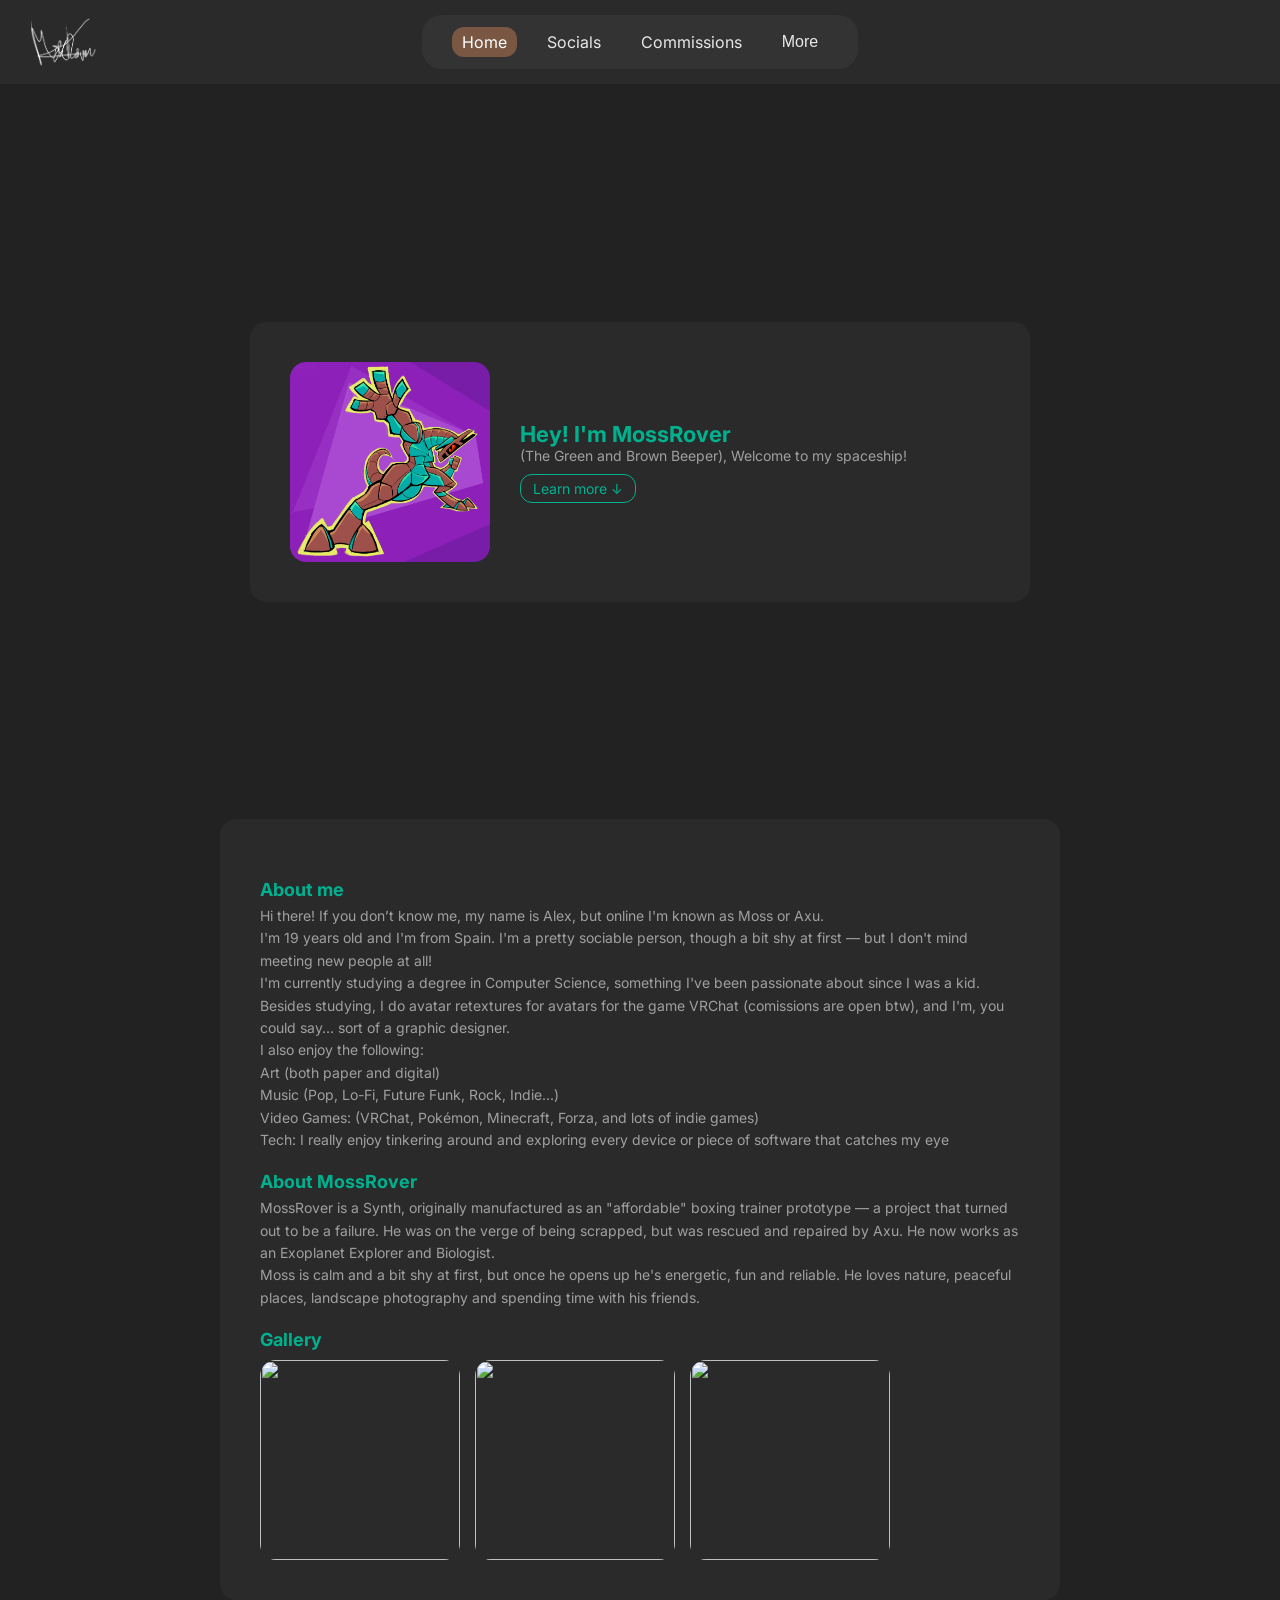
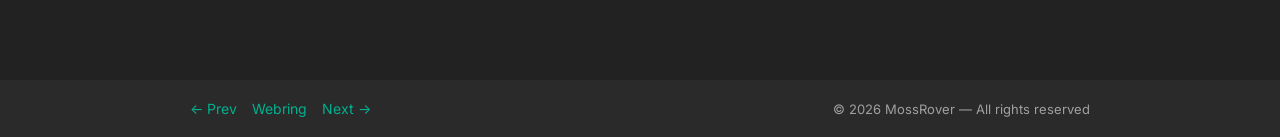
==== index.html @ 7683f743 "1st commit new moss website" ====
<head>
    <meta charset="UTF-8">
    <meta name="viewport" content="width=device-width, initial-scale=1.0">
    <meta name="color-scheme" content="dark">
    <style>html, body { background-color: #222222; visibility: hidden; }</style>
    <title>moss's spaceship</title>
    <link href="https://fonts.googleapis.com/css2?family=Inter:wght@400;500;600;700&display=swap" rel="stylesheet">
    <link rel="stylesheet" href="https://cdnjs.cloudflare.com/ajax/libs/font-awesome/6.6.0/css/all.min.css">
    <link rel="stylesheet" href="styles.css">
</head>

<body>

<header>
    <a href="index.html" class="logo">
        <img src="assets/others/mossrover_sign_logo.png" alt="Logo">
    </a>

    <nav class="navbar">
        <a href="index.html" class="active">Home</a>
        <a href="socials.html">Socials</a>
        <a href="commissions.html">Commissions</a>

        <div class="dropdown">
        <button class="dropdown-btn" onclick="toggleMenu()">More</button>
        <div class="dropdown-menu">
            <a href="tech.html">My Tech</a>
            <a href="#">WIP 🚧</a>
        </div>
    </div>
    </nav>
</header>

<main>
    <div class="hero">
        <div class="card">
            <img src="assets/others/moss_headshot.png" alt="MossRover">
            <div class="card-text">
                <h1>Hey! I'm MossRover</h1>
                <p>(The Green and Brown Beeper), Welcome to my spaceship!</p>
                <a href="#about" class="scroll-btn">Learn more ↓</a>
            </div>
        </div>
    </div>

    <div class="card card-large" id="about">
        <div class="card-text">
            <h2>About me</h2>
            <p>Hi there! If you don’t know me, my name is Alex, but online I'm known as Moss or Axu.</p>
            <p>I'm 19 years old and I'm from Spain. I'm a pretty sociable person, though a bit shy at first — but I don't mind meeting new people at all!</p>
            <p>I'm currently studying a degree in Computer Science, something I've been passionate about since I was a kid.</p>
            <p>Besides studying, I do avatar retextures for avatars for the game VRChat (comissions are open btw), and I'm, you could say... sort of a graphic designer.</p>
            <p>I also enjoy the following:</p>
            <p>Art (both paper and digital)</p>
            <p>Music (Pop, Lo-Fi, Future Funk, Rock, Indie...)</p>
            <p>Video Games: (VRChat, Pokémon, Minecraft, Forza, and lots of indie games)</p>
            <p>Tech: I really enjoy tinkering around and exploring every device or piece of software that catches my eye</p>

            <h2>About MossRover</h2>
            <p>MossRover is a Synth, originally manufactured as an "affordable" boxing trainer prototype — a project that turned out to be a failure. He was on the verge of being scrapped, but was rescued and repaired by Axu. He now works as an Exoplanet Explorer and Biologist.</p>
            <p>Moss is calm and a bit shy at first, but once he opens up he's energetic, fun and reliable. He loves nature, peaceful places, landscape photography and spending time with his friends.</p>

            <h2>Gallery</h2>
            <div class="gallery">
                <a onclick="openLightbox(0)" class="gallery-item">
                    <img src="placeholder.png" class="gallery-img">
                </a>
                <a onclick="openLightbox(1)" class="gallery-item">
                    <img src="placeholder.png" class="gallery-img">
                </a>
                <a onclick="openLightbox(2)" class="gallery-item">
                    <img src="placeholder.png" class="gallery-img">
                </a>
            </div>
        </div>
    </div>
</main>

<div class="lightbox" id="lightbox" onclick="handleLightboxClick(event)">
    <a class="lightbox-close" onclick="closeLightbox()"></a>
    <button class="lightbox-prev" onclick="prevImage()">&#8592;</button>
    <div class="lightbox-content">
        <img id="lightbox-img" src="" alt="">
        <p id="lightbox-desc"></p>
    </div>
    <button class="lightbox-next" onclick="nextImage()">&#8594;</button>
</div>

<footer>
    <div class="footer-content">
        <div class="footer-webring">
            <a href="https://protogen.chat/webring/m055-r0-v3r.com/previous">← Prev</a>
            <a href="https://protogen.chat/webring">Webring</a>
            <a href="https://protogen.chat/webring/m055-r0-v3r.com/next">Next →</a>
        </div>
        <p class="footer-copy">© 2026 MossRover — All rights reserved</p>
    </div>
</footer>

<script>
    document.addEventListener('DOMContentLoaded', function() {
        document.fonts.ready.then(function() {
            document.body.style.visibility = 'visible';
        });
    });

    function toggleMenu() {
        const menu = document.querySelector('.dropdown-menu');
        menu.classList.toggle('active');
    }

    const images = [
        { src: "placeholder.png", desc: "Descripción 1" },
        { src: "placeholder.png", desc: "Descripción 2" },
        { src: "placeholder.png", desc: "Descripción 3" }
    ];

    let currentIndex = 0;

    function openLightbox(index) {
        currentIndex = index;
        document.getElementById('lightbox-img').src = images[currentIndex].src;
        document.getElementById('lightbox-desc').textContent = images[currentIndex].desc;
        document.getElementById('lightbox').classList.add('active');
    }

    function closeLightbox() {
        document.getElementById('lightbox').classList.remove('active');
    }

    function handleLightboxClick(event) {
        if (event.target === document.getElementById('lightbox')) {
            closeLightbox();
        }
    }

    function nextImage() {
        currentIndex = (currentIndex + 1) % images.length;
        document.getElementById('lightbox-img').src = images[currentIndex].src;
        document.getElementById('lightbox-desc').textContent = images[currentIndex].desc;
    }

    function prevImage() {
        currentIndex = (currentIndex - 1 + images.length) % images.length;
        document.getElementById('lightbox-img').src = images[currentIndex].src;
        document.getElementById('lightbox-desc').textContent = images[currentIndex].desc;
    }

    document.addEventListener('keydown', function(event) {
        if (event.key === 'Escape') {
            closeLightbox();
        }
        if (event.key === 'ArrowRight') {
            nextImage();
        }
        if (event.key === 'ArrowLeft') {
            prevImage();
        }
    });

    function openLightbox(index) {
        currentIndex = index;
        document.getElementById('lightbox-img').src = images[currentIndex].src;
        document.getElementById('lightbox-desc').textContent = images[currentIndex].desc;
        document.getElementById('lightbox').classList.add('active');
        document.body.style.overflow = 'hidden';
        window.scrollTo(0, 0);
    }

    function closeLightbox() {
        document.getElementById('lightbox').classList.remove('active');
        document.body.style.overflow = '';
    }
</script>

</body>
</html>
---- styles.css ----
* {
    margin: 0;
    padding: 0;
    box-sizing: border-box;
}

html {
    scroll-behavior: smooth;
    background-color: #222222;
}

html, body {
    overflow-x: hidden;
}

body {
    background-color: #222222;
    font-family: 'Inter', sans-serif;
}

header {
    background-color: #2a2a2a;
    display: grid;
    grid-template-columns: 1fr auto 1fr;
    align-items: center;
    padding: 15px 30px;
    width: 100%;
    animation: slideDown 0.6s ease forwards;
}

.navbar {
    background-color: #333333;
    border-radius: 20px;
    padding: 12px 30px;
    display: flex;
    gap: 20px;
    align-items: center;
    margin: 0 auto;
}

.navbar a {
    text-decoration: none;
    color: #e8e8e8;
    font-size: 16px;
    padding: 5px 10px;
    border-radius: 12px;
    transition: background-color 0.2s ease;
}

.navbar a:hover, .navbar a.active {
    background-color: #795743;
    color: #ffffff;
}

.dropdown {
    position: relative;
}

.dropdown-btn {
    background: none;
    border: none;
    font-size: 16px;
    color: #e8e8e8;
    cursor: pointer;
    padding: 5px 10px;
    border-radius: 12px;
    transition: background-color 0.2s ease;
}

.dropdown-btn:hover, .dropdown-btn.active {
    background-color: #795743;
    color: #ffffff;
}

.dropdown-menu {
    display: none;
    position: absolute;
    top: 100%;
    left: 0;
    background-color: #2a2a2a;
    border-radius: 8px;
    padding: 8px;
    flex-direction: column;
    gap: 5px;
    min-width: 120px;
    white-space: nowrap;
}

.dropdown-menu.active {
    display: flex;
}

.dropdown-menu a {
    text-decoration: none;
    color: #e8e8e8;
    font-size: 14px;
    padding: 4px 8px;
    border-radius: 6px;
}

.dropdown-menu a:hover {
    background-color: #795743;
    color: #ffffff;
}

main {
    padding: 40px;
    display: flex;
    flex-direction: column;
    align-items: center;
    gap: 20px;
    animation: slideFromTop 0.4s ease forwards;
}

.hero {
    min-height: 75vh;
    display: flex;
    align-items: center;
    justify-content: center;
    width: 100%;
}

.card {
    background-color: #2a2a2a;
    border-radius: 16px;
    padding: 40px;
    display: flex;
    flex-direction: row;
    align-items: center;
    gap: 30px;
    width: 65%;
    will-change: filter;
}

.card img {
    width: 200px;
    height: 200px;
    border-radius: 16px;
    flex-shrink: 0;
}

.card-text h1 {
    font-size: 22px;
    color: #00b18f;
}

.card-text p {
    font-size: 14px;
    color: #a0a0a0;
}

.card-large {
    width: 70%;
    flex-direction: column;
    align-items: flex-start;
    gap: 10px;
}

.card-large h2 {
    font-size: 18px;
    color: #00b18f;
    margin-bottom: 5px;
    margin-top: 20px;
}

.card-large p {
    font-size: 14px;
    color: #a0a0a0;
    line-height: 1.6;
}

.scroll-btn {
    display: inline-block;
    margin-top: 10px;
    text-decoration: none;
    color: #00b18f;
    font-size: 14px;
    border: 1px solid #00b18f;
    padding: 5px 12px;
    border-radius: 12px;
}

.scroll-btn:hover {
    background-color: #00b18f;
    color: #ffffff;
}

.socials-container {
    padding: 40px;
    width: 65%;
}

.socials-container h1 {
    font-size: 28px;
    color: #e8e8e8;
    margin-bottom: 20px;
}

.socials-grid {
    display: grid;
    grid-template-columns: repeat(3, 1fr);
    gap: 15px;
}

.social-card {
    background-color: #2a2a2a;
    border-radius: 12px;
    padding: 20px;
    text-align: center;
    text-decoration: none;
    color: #e8e8e8;
    font-size: 16px;
    font-weight: bold;
    display: flex;
    flex-direction: column;
    align-items: center;
    gap: 8px;
    transition: background-color 0.2s ease;
    will-change: filter;
}

.social-card i {
    font-size: 28px;
}

.social-card:hover {
    background-color: #795743;
    color: #ffffff;
}

.cool-sites {
    margin-top: 40px;
}

.cool-sites h2 {
    font-size: 24px;
    color: #e8e8e8;
    margin-bottom: 10px;
}

.cool-sites p {
    font-size: 14px;
    color: #a0a0a0;
    margin-bottom: 20px;
}

.cool-sites-grid {
    display: flex;
    flex-wrap: wrap;
    gap: 10px;
}

.cool-site-banner {
    background-color: #2a2a2a;
    border-radius: 8px;
    width: 120px;
    height: 40px;
    display: flex;
    align-items: center;
    justify-content: center;
    text-decoration: none;
    color: #e8e8e8;
    font-size: 12px;
    transition: background-color 0.2s ease;
    will-change: filter;
}

.cool-site-banner:hover {
    background-color: #795743;
}

.cool-site-banner img {
    width: 100%;
    height: 100%;
    object-fit: cover;
    border-radius: 8px;
}

.logo img {
    height: 50px;
    width: auto;
}

.commissions-container {
    padding: 40px;
    width: 65%;
}

.commissions-container h1 {
    font-size: 28px;
    color: #e8e8e8;
    margin-bottom: 10px;
}

.commissions-container > p {
    font-size: 14px;
    color: #a0a0a0;
    margin-bottom: 30px;
}

.pricing-cards {
    display: grid;
    grid-template-columns: repeat(3, 1fr);
    gap: 15px;
    margin-bottom: 30px;
}

.pricing-card {
    background-color: #2a2a2a;
    border-radius: 12px;
    padding: 20px;
    display: flex;
    flex-direction: column;
    gap: 8px;
    will-change: filter;
}

.pricing-card h2 {
    font-size: 18px;
    color: #00b18f;
}

.pricing-card .price {
    font-size: 20px;
    font-weight: bold;
    color: #e8e8e8;
}

.pricing-card p {
    font-size: 14px;
    color: #a0a0a0;
    line-height: 1.5;
}

.commission-btn {
    display: inline-block;
    margin-bottom: 40px;
    text-decoration: none;
    color: #00b18f;
    font-size: 14px;
    border: 1px solid #00b18f;
    padding: 8px 16px;
    border-radius: 12px;
    transition: background-color 0.2s ease;
}

.commission-btn:hover {
    background-color: #00b18f;
    color: #ffffff;
}

.examples-title {
    font-size: 24px;
    color: #e8e8e8;
    margin-bottom: 20px;
}

.examples-grid {
    display: grid;
    grid-template-columns: repeat(3, 1fr);
    gap: 15px;
}

.example-card {
    display: flex;
    flex-direction: column;
    gap: 10px;
}

.example-placeholder {
    width: 100%;
    height: 200px;
    background-color: #333333;
    border-radius: 12px;
}

.example-card p {
    font-size: 13px;
    color: #a0a0a0;
    text-align: center;
}

.tech-container {
    padding: 40px;
    width: 65%;
}

.tech-container h1 {
    font-size: 28px;
    color: #e8e8e8;
    margin-bottom: 30px;
}

.tech-section {
    margin-bottom: 30px;
}

.tech-section h2 {
    font-size: 20px;
    color: #e8e8e8;
    margin-bottom: 15px;
}

.tech-card {
    background-color: #2a2a2a;
    border-radius: 16px;
    padding: 20px;
    display: flex;
    flex-direction: column;
    gap: 10px;
    will-change: filter;
}

.tech-row {
    display: flex;
    gap: 20px;
    font-size: 14px;
    border-bottom: 1px solid #333333;
    padding-bottom: 10px;
}

.tech-row:last-child {
    border-bottom: none;
    padding-bottom: 0;
}

.tech-label {
    font-weight: bold;
    color: #00b18f;
    min-width: 180px;
}

.tech-value {
    color: #a0a0a0;
}

.gallery-item {
    display: block;
    cursor: pointer;
}

.gallery {
    display: flex;
    gap: 15px;
    margin-top: 10px;
    flex-wrap: wrap;
}

.gallery-placeholder {
    width: 150px;
    height: 150px;
    background-color: #333333;
    border-radius: 12px;
}

.gallery-img {
    width: 150px;
    height: 150px;
    object-fit: cover;
    border-radius: 12px;
    cursor: pointer;
}

.lightbox {
    display: none;
    position: fixed;
    top: 0;
    left: 0;
    width: 100vw;
    height: 100vh;
    background-color: rgba(0, 0, 0, 0.9);
    z-index: 999;
    align-items: center;
    justify-content: center;
    overflow: hidden;
}

.lightbox.active {
    display: flex;
}

.lightbox img {
    max-width: 80%;
    max-height: 80%;
    border-radius: 12px;
}

.lightbox-close {
    position: fixed;
    top: 0;
    left: 0;
    width: 100%;
    height: 100%;
    z-index: -1;
    cursor: pointer;
}

.lightbox-prev, .lightbox-next {
    background: none;
    border: none;
    color: white;
    font-size: 40px;
    cursor: pointer;
    padding: 20px;
    z-index: 1000;
}

.lightbox-prev:hover, .lightbox-next:hover {
    color: #00b18f;
}

.lightbox-content {
    display: flex;
    flex-direction: column;
    align-items: center;
    gap: 10px;
}

#lightbox-desc {
    color: #e8e8e8;
    font-size: 14px;
    text-align: center;
}

@keyframes softIn {
    from {
        filter: blur(3px);
        opacity: 0.5;
    }
    to {
        filter: blur(0px);
        opacity: 1;
    }
}

@keyframes slideFromTop {
    from {
        opacity: 0;
        transform: translateY(-20px);
    }
    to {
        opacity: 1;
        transform: translateY(0px);
    }
}

@keyframes slideDown {
    from {
        opacity: 0;
        transform: translateY(-100%);
    }
    to {
        opacity: 1;
        transform: translateY(0);
    }
}

@keyframes fadeSlideUp {
    from {
        opacity: 0;
        transform: translateY(20px);
    }
    to {
        opacity: 1;
        transform: translateY(0);
    }
}

footer {
    background-color: #2a2a2a;
    padding: 20px 40px;
    margin-top: 40px;
    width: 100%;
}

.footer-content {
    display: flex;
    justify-content: space-between;
    align-items: center;
    max-width: 900px;
    margin: 0 auto;
}

.footer-webring {
    display: flex;
    align-items: center;
    gap: 15px;
    color: #a0a0a0;
    font-size: 14px;
}

.footer-webring a {
    text-decoration: none;
    color: #00b18f;
    transition: color 0.2s ease;
}

.footer-webring a:hover {
    color: #795743;
}

.footer-copy {
    font-size: 13px;
    color: #a0a0a0;
}

.example-img {
    width: 100%;
    height: 200px;
    object-fit: cover;
    border-radius: 12px;
    cursor: pointer;
}
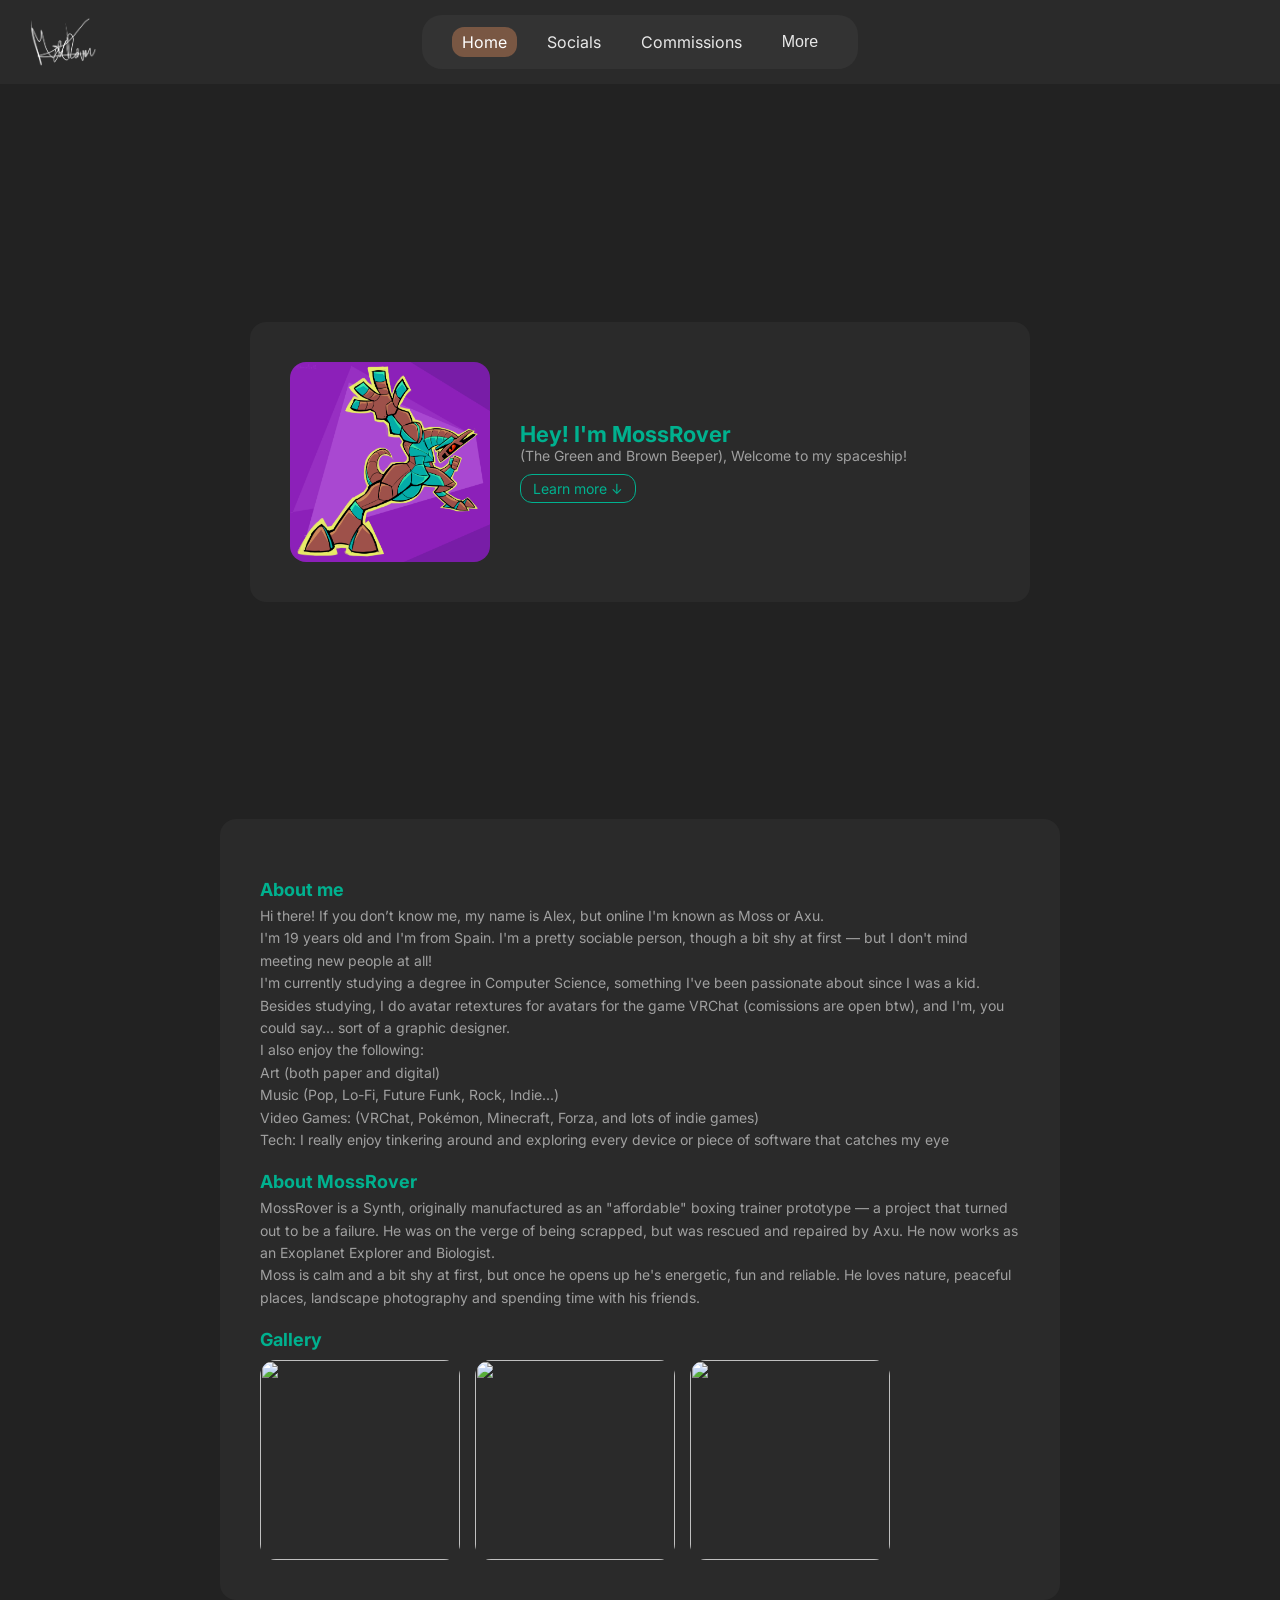
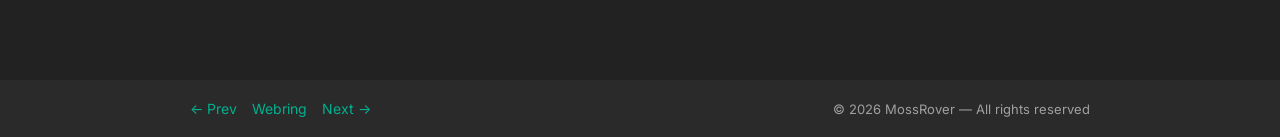
==== commit 600e71c6: "added favicon/tab icon" ====
--- a/index.html
+++ b/index.html
@@ -7,6 +7,7 @@
     <link href="https://fonts.googleapis.com/css2?family=Inter:wght@400;500;600;700&display=swap" rel="stylesheet">
     <link rel="stylesheet" href="https://cdnjs.cloudflare.com/ajax/libs/font-awesome/6.6.0/css/all.min.css">
     <link rel="stylesheet" href="styles.css">
+    <link rel="icon" type="image/png" href="assets/others/moss.png">
 </head>
 
 <body>
--- a/styles.css
+++ b/styles.css
@@ -610,4 +610,72 @@
     object-fit: cover;
     border-radius: 12px;
     cursor: pointer;
+}
+
+@media (max-width: 768px) {
+    header {
+        grid-template-columns: auto 1fr;
+        padding: 10px 15px;
+    }
+
+    .navbar {
+        padding: 8px 15px;
+        gap: 10px;
+    }
+
+    .navbar a {
+        font-size: 13px;
+        padding: 4px 6px;
+    }
+
+    .card {
+        width: 90%;
+        flex-direction: column;
+        padding: 20px;
+    }
+
+    .card img {
+        width: 150px;
+        height: 150px;
+    }
+
+    .card-large {
+        width: 90%;
+    }
+
+    .socials-container {
+        width: 90%;
+        padding: 20px;
+    }
+
+    .socials-grid {
+        grid-template-columns: repeat(2, 1fr);
+    }
+
+    .commissions-container {
+        width: 90%;
+        padding: 20px;
+    }
+
+    .pricing-cards {
+        grid-template-columns: 1fr;
+    }
+
+    .examples-grid {
+        grid-template-columns: 1fr;
+    }
+
+    .tech-container {
+        width: 90%;
+        padding: 20px;
+    }
+
+    .tech-row {
+        flex-direction: column;
+        gap: 5px;
+    }
+
+    .tech-label {
+        min-width: unset;
+    }
 }
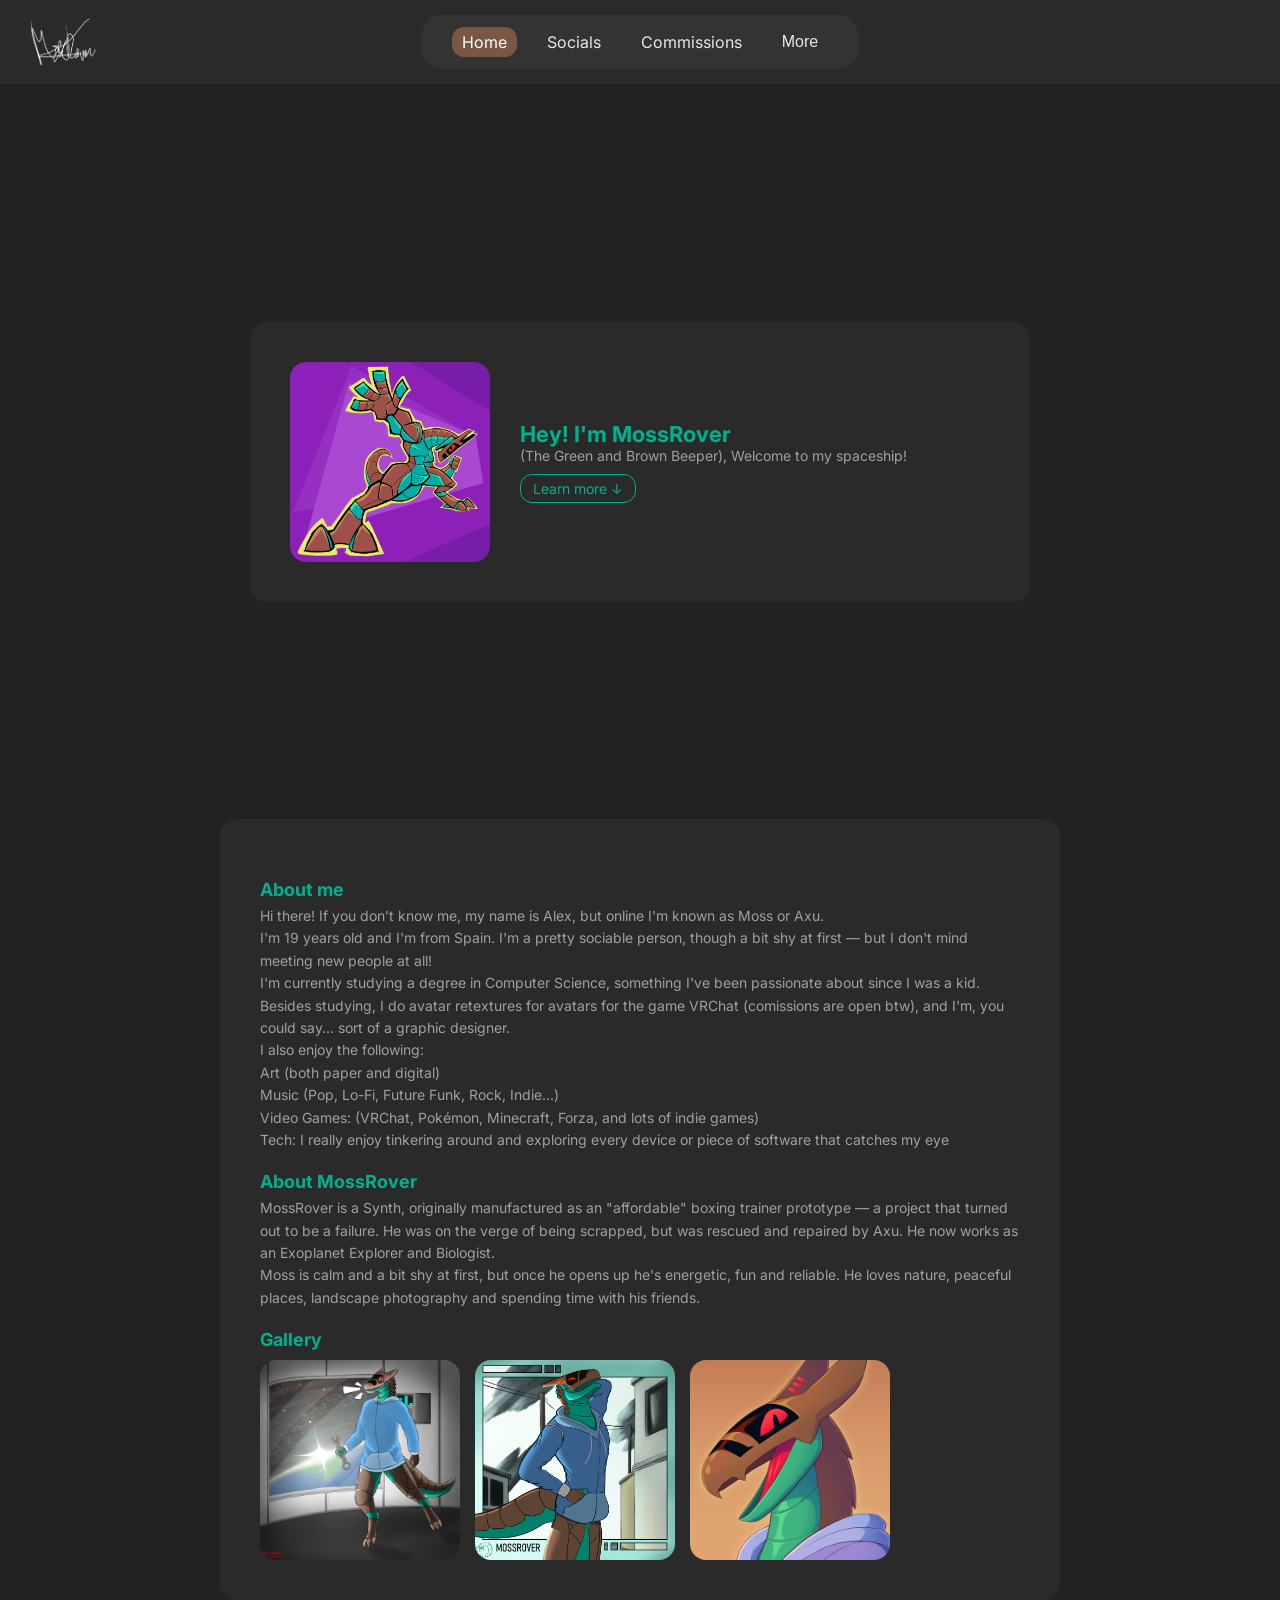
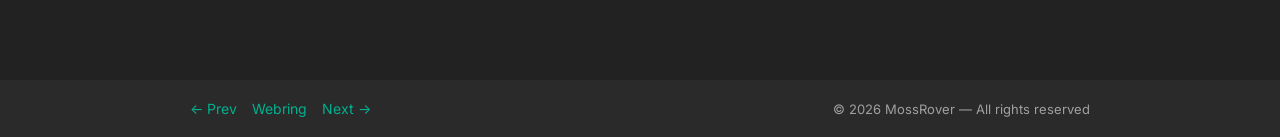
==== commit b007bd30: "added about me photos and descriptions and updated name of main card photo" ====
--- a/index.html
+++ b/index.html
@@ -7,7 +7,7 @@
     <link href="https://fonts.googleapis.com/css2?family=Inter:wght@400;500;600;700&display=swap" rel="stylesheet">
     <link rel="stylesheet" href="https://cdnjs.cloudflare.com/ajax/libs/font-awesome/6.6.0/css/all.min.css">
     <link rel="stylesheet" href="styles.css">
-    <link rel="icon" type="image/png" href="assets/others/moss.png">
+    <link rel="icon" type="image/png" href="assets/others/moss_website_logo.png">
 </head>
 
 <body>
@@ -35,7 +35,7 @@
 <main>
     <div class="hero">
         <div class="card">
-            <img src="assets/others/moss_headshot.png" alt="MossRover">
+            <img src="assets/others/moss_epic_fullbody_pose.png" alt="MossRover">
             <div class="card-text">
                 <h1>Hey! I'm MossRover</h1>
                 <p>(The Green and Brown Beeper), Welcome to my spaceship!</p>
@@ -64,13 +64,13 @@
             <h2>Gallery</h2>
             <div class="gallery">
                 <a onclick="openLightbox(0)" class="gallery-item">
-                    <img src="placeholder.png" class="gallery-img">
+                    <img src="assets/others/moss_fullbody_drawing_made_by_draconicreaper.png" class="gallery-img">
                 </a>
                 <a onclick="openLightbox(1)" class="gallery-item">
-                    <img src="placeholder.png" class="gallery-img">
+                    <img src="assets/others/moss_halfbody_drawing_made_by_vins.png" class="gallery-img">
                 </a>
                 <a onclick="openLightbox(2)" class="gallery-item">
-                    <img src="placeholder.png" class="gallery-img">
+                    <img src="assets/others/moss_headshot_made_by_laserfire.png" class="gallery-img">
                 </a>
             </div>
         </div>
@@ -111,9 +111,9 @@
     }
 
     const images = [
-        { src: "placeholder.png", desc: "Descripción 1" },
-        { src: "placeholder.png", desc: "Descripción 2" },
-        { src: "placeholder.png", desc: "Descripción 3" }
+        { src: "assets/others/moss_fullbody_drawing_made_by_draconicreaper_small.png", desc: "MossRover Full-Body Drawing Made By DraconicReaper" },
+        { src: "assets/others/moss_halfbody_drawing_made_by_vins.png", desc: "MossRover Half-Body Drawing Made By Vins" },
+        { src: "assets/others/moss_headshot_made_by_laserfire.png", desc: "MossRover Head_Shot Drawing Made By LaserFire" }
     ];
 
     let currentIndex = 0;
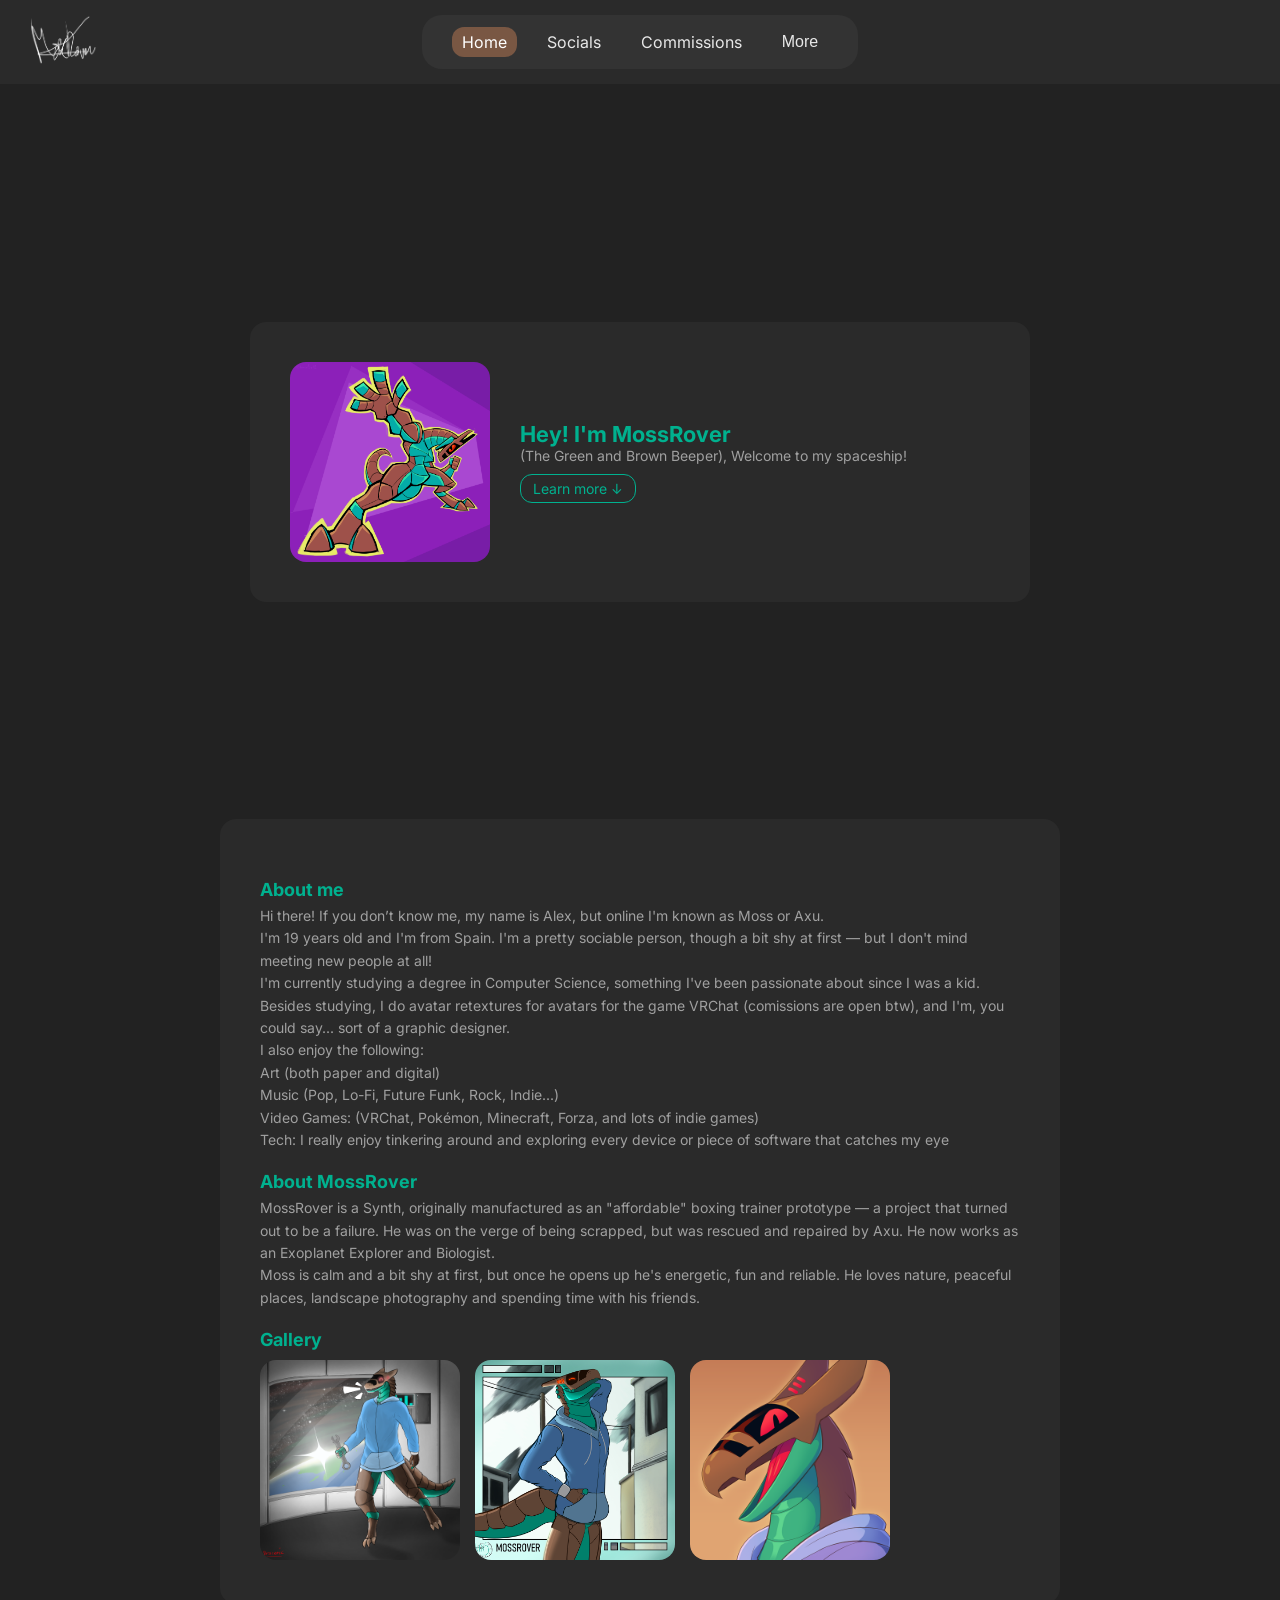
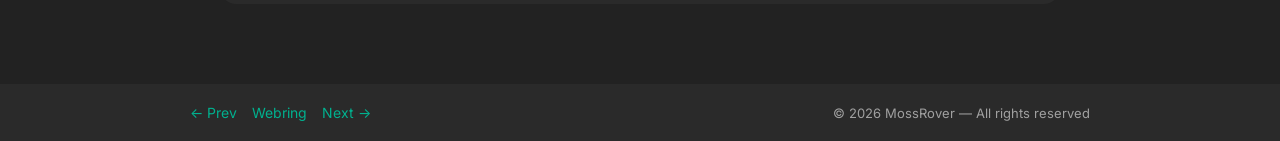
==== commit 76f2a936: "let's hope i have fixed the freaking safari problems RAH" ====
--- a/index.html
+++ b/index.html
@@ -1,178 +1,271 @@
-<head>
-    <meta charset="UTF-8">
-    <meta name="viewport" content="width=device-width, initial-scale=1.0">
-    <meta name="color-scheme" content="dark">
-    <style>html, body { background-color: #222222; visibility: hidden; }</style>
-    <title>moss's spaceship</title>
-    <link href="https://fonts.googleapis.com/css2?family=Inter:wght@400;500;600;700&display=swap" rel="stylesheet">
-    <link rel="stylesheet" href="https://cdnjs.cloudflare.com/ajax/libs/font-awesome/6.6.0/css/all.min.css">
-    <link rel="stylesheet" href="styles.css">
-    <link rel="icon" type="image/png" href="assets/others/moss_website_logo.png">
-</head>
-
-<body>
-
-<header>
-    <a href="index.html" class="logo">
-        <img src="assets/others/mossrover_sign_logo.png" alt="Logo">
-    </a>
-
-    <nav class="navbar">
-        <a href="index.html" class="active">Home</a>
-        <a href="socials.html">Socials</a>
-        <a href="commissions.html">Commissions</a>
-
-        <div class="dropdown">
-        <button class="dropdown-btn" onclick="toggleMenu()">More</button>
-        <div class="dropdown-menu">
-            <a href="tech.html">My Tech</a>
-            <a href="#">WIP 🚧</a>
+<!doctype html>
+<html lang="es">
+    <head>
+        <meta charset="UTF-8" />
+        <meta name="viewport" content="width=device-width, initial-scale=1.0" />
+        <meta name="color-scheme" content="dark" />
+        <style>
+            html,
+            body {
+                background-color: #222222;
+                visibility: hidden;
+            }
+        </style>
+        <title>moss's spaceship</title>
+        <link
+            href="https://fonts.googleapis.com/css2?family=Inter:wght@400;500;600;700&display=swap"
+            rel="stylesheet"
+        />
+        <link
+            rel="stylesheet"
+            href="https://cdnjs.cloudflare.com/ajax/libs/font-awesome/6.6.0/css/all.min.css"
+        />
+        <link rel="stylesheet" href="styles.css" />
+        <link
+            rel="icon"
+            type="image/png"
+            href="assets/others/moss_website_logo.png"
+        />
+    </head>
+
+    <body>
+        <header>
+            <a href="index.html" class="logo">
+                <img src="assets/others/mossrover_sign_logo.png" alt="Logo" />
+            </a>
+
+            <nav class="navbar">
+                <a href="index.html" class="active">Home</a>
+                <a href="socials.html">Socials</a>
+                <a href="commissions.html">Commissions</a>
+
+                <div class="dropdown">
+                    <button class="dropdown-btn" onclick="toggleMenu()">
+                        More
+                    </button>
+                    <div class="dropdown-menu">
+                        <a href="tech.html">My Tech</a>
+                        <a href="#">WIP 🚧</a>
+                    </div>
+                </div>
+            </nav>
+        </header>
+
+        <main>
+            <div class="hero">
+                <div class="card">
+                    <img
+                        src="assets/others/moss_epic_fullbody_pose.png"
+                        alt="MossRover"
+                    />
+                    <div class="card-text">
+                        <h1>Hey! I'm MossRover</h1>
+                        <p>
+                            (The Green and Brown Beeper), Welcome to my
+                            spaceship!
+                        </p>
+                        <a href="#about" class="scroll-btn">Learn more ↓</a>
+                    </div>
+                </div>
+            </div>
+
+            <div class="card card-large" id="about">
+                <div class="card-text">
+                    <h2>About me</h2>
+                    <p>
+                        Hi there! If you don’t know me, my name is Alex, but
+                        online I'm known as Moss or Axu.
+                    </p>
+                    <p>
+                        I'm 19 years old and I'm from Spain. I'm a pretty
+                        sociable person, though a bit shy at first — but I don't
+                        mind meeting new people at all!
+                    </p>
+                    <p>
+                        I'm currently studying a degree in Computer Science,
+                        something I've been passionate about since I was a kid.
+                    </p>
+                    <p>
+                        Besides studying, I do avatar retextures for avatars for
+                        the game VRChat (comissions are open btw), and I'm, you
+                        could say... sort of a graphic designer.
+                    </p>
+                    <p>I also enjoy the following:</p>
+                    <p>Art (both paper and digital)</p>
+                    <p>Music (Pop, Lo-Fi, Future Funk, Rock, Indie...)</p>
+                    <p>
+                        Video Games: (VRChat, Pokémon, Minecraft, Forza, and
+                        lots of indie games)
+                    </p>
+                    <p>
+                        Tech: I really enjoy tinkering around and exploring
+                        every device or piece of software that catches my eye
+                    </p>
+
+                    <h2>About MossRover</h2>
+                    <p>
+                        MossRover is a Synth, originally manufactured as an
+                        "affordable" boxing trainer prototype — a project that
+                        turned out to be a failure. He was on the verge of being
+                        scrapped, but was rescued and repaired by Axu. He now
+                        works as an Exoplanet Explorer and Biologist.
+                    </p>
+                    <p>
+                        Moss is calm and a bit shy at first, but once he opens
+                        up he's energetic, fun and reliable. He loves nature,
+                        peaceful places, landscape photography and spending time
+                        with his friends.
+                    </p>
+
+                    <h2>Gallery</h2>
+                    <div class="gallery">
+                        <a onclick="openLightbox(0)" class="gallery-item">
+                            <img
+                                src="assets/others/moss_fullbody_drawing_made_by_draconicreaper.png"
+                                class="gallery-img"
+                            />
+                        </a>
+                        <a onclick="openLightbox(1)" class="gallery-item">
+                            <img
+                                src="assets/others/moss_halfbody_drawing_made_by_vins.png"
+                                class="gallery-img"
+                            />
+                        </a>
+                        <a onclick="openLightbox(2)" class="gallery-item">
+                            <img
+                                src="assets/others/moss_headshot_made_by_laserfire.png"
+                                class="gallery-img"
+                            />
+                        </a>
+                    </div>
+                </div>
+            </div>
+        </main>
+
+        <div
+            class="lightbox"
+            id="lightbox"
+            onclick="handleLightboxClick(event)"
+        >
+            <a class="lightbox-close" onclick="closeLightbox()"></a>
+            <button class="lightbox-prev" onclick="prevImage()">&#8592;</button>
+            <div class="lightbox-content">
+                <img id="lightbox-img" src="" alt="" />
+                <p id="lightbox-desc"></p>
+            </div>
+            <button class="lightbox-next" onclick="nextImage()">&#8594;</button>
         </div>
-    </div>
-    </nav>
-</header>
-
-<main>
-    <div class="hero">
-        <div class="card">
-            <img src="assets/others/moss_epic_fullbody_pose.png" alt="MossRover">
-            <div class="card-text">
-                <h1>Hey! I'm MossRover</h1>
-                <p>(The Green and Brown Beeper), Welcome to my spaceship!</p>
-                <a href="#about" class="scroll-btn">Learn more ↓</a>
-            </div>
-        </div>
-    </div>
-
-    <div class="card card-large" id="about">
-        <div class="card-text">
-            <h2>About me</h2>
-            <p>Hi there! If you don’t know me, my name is Alex, but online I'm known as Moss or Axu.</p>
-            <p>I'm 19 years old and I'm from Spain. I'm a pretty sociable person, though a bit shy at first — but I don't mind meeting new people at all!</p>
-            <p>I'm currently studying a degree in Computer Science, something I've been passionate about since I was a kid.</p>
-            <p>Besides studying, I do avatar retextures for avatars for the game VRChat (comissions are open btw), and I'm, you could say... sort of a graphic designer.</p>
-            <p>I also enjoy the following:</p>
-            <p>Art (both paper and digital)</p>
-            <p>Music (Pop, Lo-Fi, Future Funk, Rock, Indie...)</p>
-            <p>Video Games: (VRChat, Pokémon, Minecraft, Forza, and lots of indie games)</p>
-            <p>Tech: I really enjoy tinkering around and exploring every device or piece of software that catches my eye</p>
-
-            <h2>About MossRover</h2>
-            <p>MossRover is a Synth, originally manufactured as an "affordable" boxing trainer prototype — a project that turned out to be a failure. He was on the verge of being scrapped, but was rescued and repaired by Axu. He now works as an Exoplanet Explorer and Biologist.</p>
-            <p>Moss is calm and a bit shy at first, but once he opens up he's energetic, fun and reliable. He loves nature, peaceful places, landscape photography and spending time with his friends.</p>
-
-            <h2>Gallery</h2>
-            <div class="gallery">
-                <a onclick="openLightbox(0)" class="gallery-item">
-                    <img src="assets/others/moss_fullbody_drawing_made_by_draconicreaper.png" class="gallery-img">
-                </a>
-                <a onclick="openLightbox(1)" class="gallery-item">
-                    <img src="assets/others/moss_halfbody_drawing_made_by_vins.png" class="gallery-img">
-                </a>
-                <a onclick="openLightbox(2)" class="gallery-item">
-                    <img src="assets/others/moss_headshot_made_by_laserfire.png" class="gallery-img">
-                </a>
-            </div>
-        </div>
-    </div>
-</main>
-
-<div class="lightbox" id="lightbox" onclick="handleLightboxClick(event)">
-    <a class="lightbox-close" onclick="closeLightbox()"></a>
-    <button class="lightbox-prev" onclick="prevImage()">&#8592;</button>
-    <div class="lightbox-content">
-        <img id="lightbox-img" src="" alt="">
-        <p id="lightbox-desc"></p>
-    </div>
-    <button class="lightbox-next" onclick="nextImage()">&#8594;</button>
-</div>
-
-<footer>
-    <div class="footer-content">
-        <div class="footer-webring">
-            <a href="https://protogen.chat/webring/m055-r0-v3r.com/previous">← Prev</a>
-            <a href="https://protogen.chat/webring">Webring</a>
-            <a href="https://protogen.chat/webring/m055-r0-v3r.com/next">Next →</a>
-        </div>
-        <p class="footer-copy">© 2026 MossRover — All rights reserved</p>
-    </div>
-</footer>
-
-<script>
-    document.addEventListener('DOMContentLoaded', function() {
-        document.fonts.ready.then(function() {
-            document.body.style.visibility = 'visible';
-        });
-    });
-
-    function toggleMenu() {
-        const menu = document.querySelector('.dropdown-menu');
-        menu.classList.toggle('active');
-    }
-
-    const images = [
-        { src: "assets/others/moss_fullbody_drawing_made_by_draconicreaper_small.png", desc: "MossRover Full-Body Drawing Made By DraconicReaper" },
-        { src: "assets/others/moss_halfbody_drawing_made_by_vins.png", desc: "MossRover Half-Body Drawing Made By Vins" },
-        { src: "assets/others/moss_headshot_made_by_laserfire.png", desc: "MossRover Head_Shot Drawing Made By LaserFire" }
-    ];
-
-    let currentIndex = 0;
-
-    function openLightbox(index) {
-        currentIndex = index;
-        document.getElementById('lightbox-img').src = images[currentIndex].src;
-        document.getElementById('lightbox-desc').textContent = images[currentIndex].desc;
-        document.getElementById('lightbox').classList.add('active');
-    }
-
-    function closeLightbox() {
-        document.getElementById('lightbox').classList.remove('active');
-    }
-
-    function handleLightboxClick(event) {
-        if (event.target === document.getElementById('lightbox')) {
-            closeLightbox();
-        }
-    }
-
-    function nextImage() {
-        currentIndex = (currentIndex + 1) % images.length;
-        document.getElementById('lightbox-img').src = images[currentIndex].src;
-        document.getElementById('lightbox-desc').textContent = images[currentIndex].desc;
-    }
-
-    function prevImage() {
-        currentIndex = (currentIndex - 1 + images.length) % images.length;
-        document.getElementById('lightbox-img').src = images[currentIndex].src;
-        document.getElementById('lightbox-desc').textContent = images[currentIndex].desc;
-    }
-
-    document.addEventListener('keydown', function(event) {
-        if (event.key === 'Escape') {
-            closeLightbox();
-        }
-        if (event.key === 'ArrowRight') {
-            nextImage();
-        }
-        if (event.key === 'ArrowLeft') {
-            prevImage();
-        }
-    });
-
-    function openLightbox(index) {
-        currentIndex = index;
-        document.getElementById('lightbox-img').src = images[currentIndex].src;
-        document.getElementById('lightbox-desc').textContent = images[currentIndex].desc;
-        document.getElementById('lightbox').classList.add('active');
-        document.body.style.overflow = 'hidden';
-        window.scrollTo(0, 0);
-    }
-
-    function closeLightbox() {
-        document.getElementById('lightbox').classList.remove('active');
-        document.body.style.overflow = '';
-    }
-</script>
-
-</body>
-</html>+
+        <footer>
+            <div class="footer-content">
+                <div class="footer-webring">
+                    <a
+                        href="https://protogen.chat/webring/m055-r0-v3r.com/previous"
+                        >← Prev</a
+                    >
+                    <a href="https://protogen.chat/webring">Webring</a>
+                    <a href="https://protogen.chat/webring/m055-r0-v3r.com/next"
+                        >Next →</a
+                    >
+                </div>
+                <p class="footer-copy">
+                    © 2026 MossRover — All rights reserved
+                </p>
+            </div>
+        </footer>
+
+        <script>
+            document.addEventListener("DOMContentLoaded", function () {
+                document.fonts.ready.then(function () {
+                    document.body.style.visibility = "visible";
+                });
+            });
+
+            function toggleMenu() {
+                const menu = document.querySelector(".dropdown-menu");
+                menu.classList.toggle("active");
+            }
+
+            const images = [
+                {
+                    src: "assets/others/moss_fullbody_drawing_made_by_draconicreaper_small.png",
+                    desc: "MossRover Full-Body Drawing Made By DraconicReaper",
+                },
+                {
+                    src: "assets/others/moss_halfbody_drawing_made_by_vins.png",
+                    desc: "MossRover Half-Body Drawing Made By Vins",
+                },
+                {
+                    src: "assets/others/moss_headshot_made_by_laserfire.png",
+                    desc: "MossRover Head_Shot Drawing Made By LaserFire",
+                },
+            ];
+
+            let currentIndex = 0;
+
+            function openLightbox(index) {
+                currentIndex = index;
+                document.getElementById("lightbox-img").src =
+                    images[currentIndex].src;
+                document.getElementById("lightbox-desc").textContent =
+                    images[currentIndex].desc;
+                document.getElementById("lightbox").classList.add("active");
+            }
+
+            function closeLightbox() {
+                document.getElementById("lightbox").classList.remove("active");
+            }
+
+            function handleLightboxClick(event) {
+                if (event.target === document.getElementById("lightbox")) {
+                    closeLightbox();
+                }
+            }
+
+            function nextImage() {
+                currentIndex = (currentIndex + 1) % images.length;
+                document.getElementById("lightbox-img").src =
+                    images[currentIndex].src;
+                document.getElementById("lightbox-desc").textContent =
+                    images[currentIndex].desc;
+            }
+
+            function prevImage() {
+                currentIndex =
+                    (currentIndex - 1 + images.length) % images.length;
+                document.getElementById("lightbox-img").src =
+                    images[currentIndex].src;
+                document.getElementById("lightbox-desc").textContent =
+                    images[currentIndex].desc;
+            }
+
+            document.addEventListener("keydown", function (event) {
+                if (event.key === "Escape") {
+                    closeLightbox();
+                }
+                if (event.key === "ArrowRight") {
+                    nextImage();
+                }
+                if (event.key === "ArrowLeft") {
+                    prevImage();
+                }
+            });
+
+            function openLightbox(index) {
+                currentIndex = index;
+                document.getElementById("lightbox-img").src =
+                    images[currentIndex].src;
+                document.getElementById("lightbox-desc").textContent =
+                    images[currentIndex].desc;
+                document.getElementById("lightbox").classList.add("active");
+                document.body.style.overflow = "hidden";
+                window.scrollTo(0, 0);
+            }
+
+            function closeLightbox() {
+                document.getElementById("lightbox").classList.remove("active");
+                document.body.style.overflow = "";
+            }
+        </script>
+    </body>
+</html>
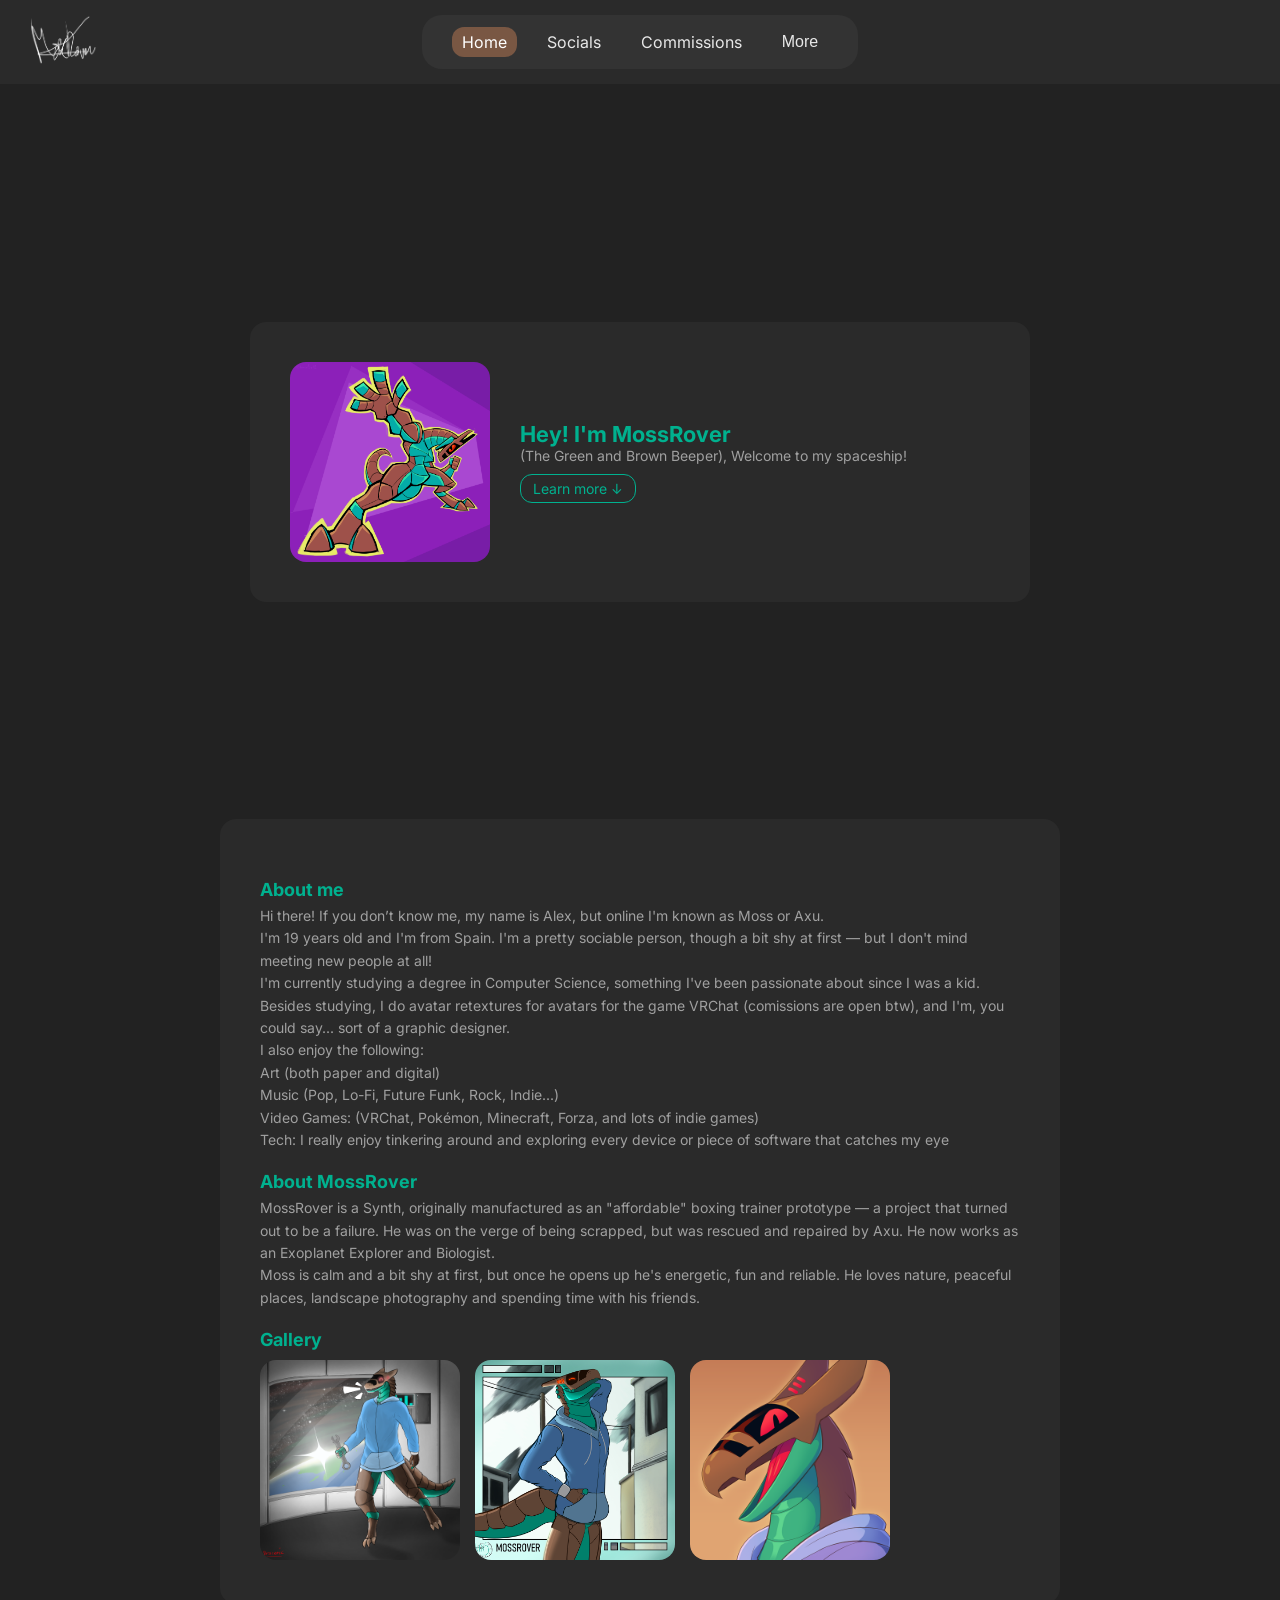
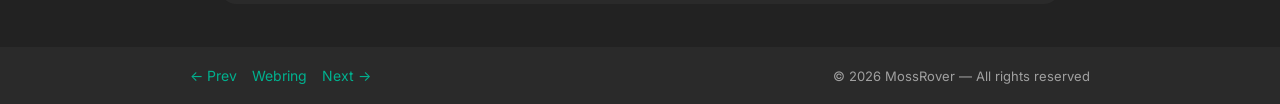
==== commit c4c4b637: "haha yes" ====
--- a/index.html
+++ b/index.html
@@ -142,6 +142,8 @@
             </div>
         </main>
 
+         <a rel="me" href="https://merping.synth.download/@mossrover"></a>
+
         <div
             class="lightbox"
             id="lightbox"
--- a/styles.css
+++ b/styles.css
@@ -7,15 +7,14 @@
 html {
     scroll-behavior: smooth;
     background-color: #222222;
-}
-
-html, body {
     overflow-x: hidden;
 }
 
 body {
     background-color: #222222;
-    font-family: 'Inter', sans-serif;
+    font-family: "Inter", sans-serif;
+    position: relative;
+    min-height: 100vh;
 }
 
 header {
@@ -47,7 +46,8 @@
     transition: background-color 0.2s ease;
 }
 
-.navbar a:hover, .navbar a.active {
+.navbar a:hover,
+.navbar a.active {
     background-color: #795743;
     color: #ffffff;
 }
@@ -67,7 +67,8 @@
     transition: background-color 0.2s ease;
 }
 
-.dropdown-btn:hover, .dropdown-btn.active {
+.dropdown-btn:hover,
+.dropdown-btn.active {
     background-color: #795743;
     color: #ffffff;
 }
@@ -104,7 +105,7 @@
 }
 
 main {
-    padding: 40px;
+    padding: 40px 40px 100px;
     display: flex;
     flex-direction: column;
     align-items: center;
@@ -495,7 +496,8 @@
     cursor: pointer;
 }
 
-.lightbox-prev, .lightbox-next {
+.lightbox-prev,
+.lightbox-next {
     background: none;
     border: none;
     color: white;
@@ -505,7 +507,8 @@
     z-index: 1000;
 }
 
-.lightbox-prev:hover, .lightbox-next:hover {
+.lightbox-prev:hover,
+.lightbox-next:hover {
     color: #00b18f;
 }
 
@@ -569,8 +572,9 @@
 footer {
     background-color: #2a2a2a;
     padding: 20px 40px;
-    margin-top: 40px;
     width: 100%;
+    position: absolute;
+    bottom: 0;
 }
 
 .footer-content {
@@ -678,4 +682,4 @@
     .tech-label {
         min-width: unset;
     }
-}+}
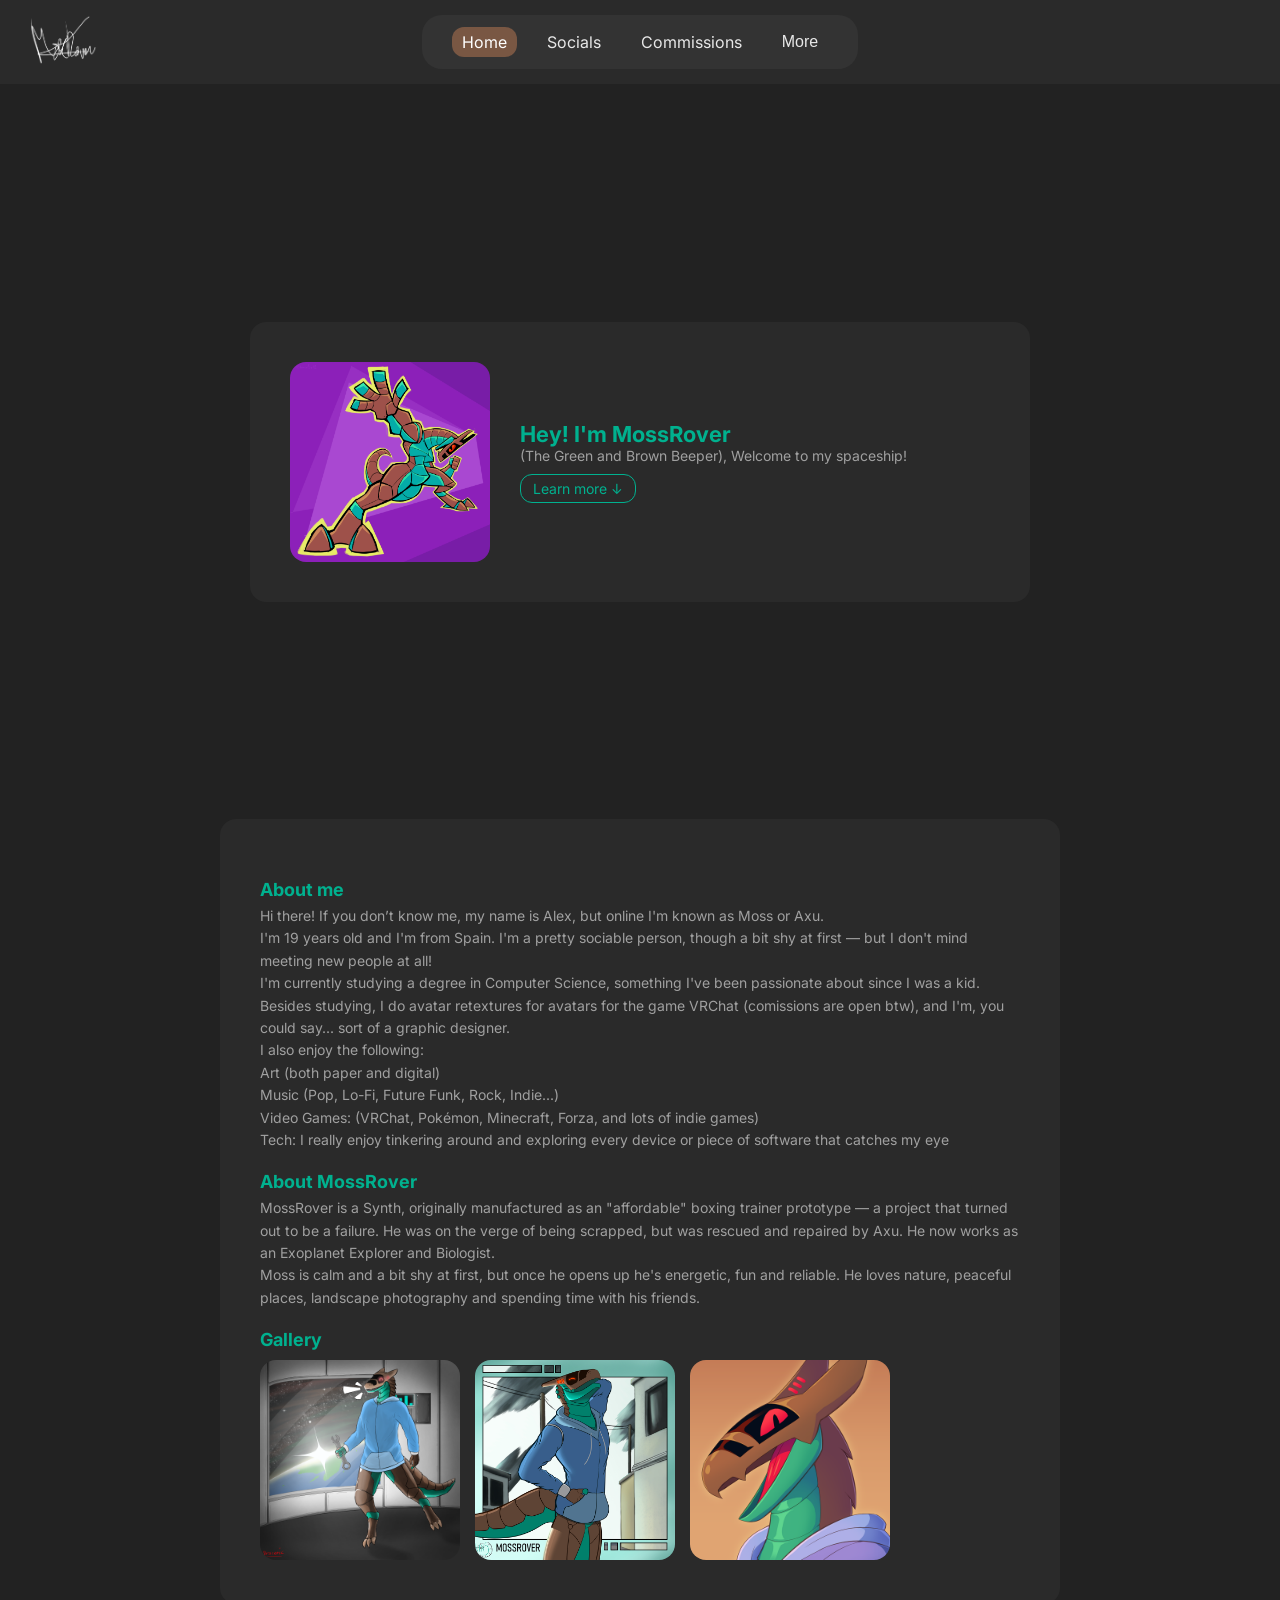
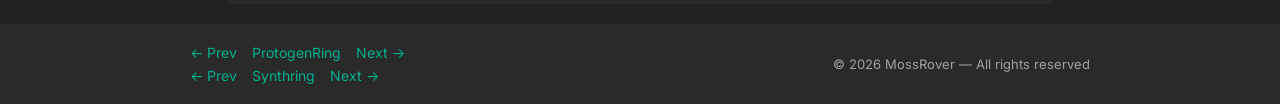
==== commit 2e70eadc: "added the Synthring to all sections of the website" ====
--- a/index.html
+++ b/index.html
@@ -158,23 +158,25 @@
             <button class="lightbox-next" onclick="nextImage()">&#8594;</button>
         </div>
 
-        <footer>
-            <div class="footer-content">
-                <div class="footer-webring">
-                    <a
-                        href="https://protogen.chat/webring/m055-r0-v3r.com/previous"
-                        >← Prev</a
-                    >
-                    <a href="https://protogen.chat/webring">Webring</a>
+    <footer>
+    <div class="footer-content">
+        <div style="display: flex; flex-direction: column; gap: 6px;">
+            <div class="footer-webring">
+                <a href="https://protogen.chat/webring/m055-r0-v3r.com/previous">← Prev</a>
+                    <a href="https://protogen.chat/webring">ProtogenRing</a>
                     <a href="https://protogen.chat/webring/m055-r0-v3r.com/next"
                         >Next →</a
                     >
-                </div>
-                <p class="footer-copy">
-                    © 2026 MossRover — All rights reserved
-                </p>
-            </div>
-        </footer>
+            </div>
+            <div class="footer-webring">
+                <a href="https://synth.download/ring/moss/previous">← Prev</a>
+                <a href="https://synth.download/ring">Synthring</a>
+                <a href="https://synth.download/ring/moss/next">Next →</a>
+            </div>
+        </div>
+        <p class="footer-copy">© 2026 MossRover — All rights reserved</p>
+    </div>
+</footer>
 
         <script>
             document.addEventListener("DOMContentLoaded", function () {
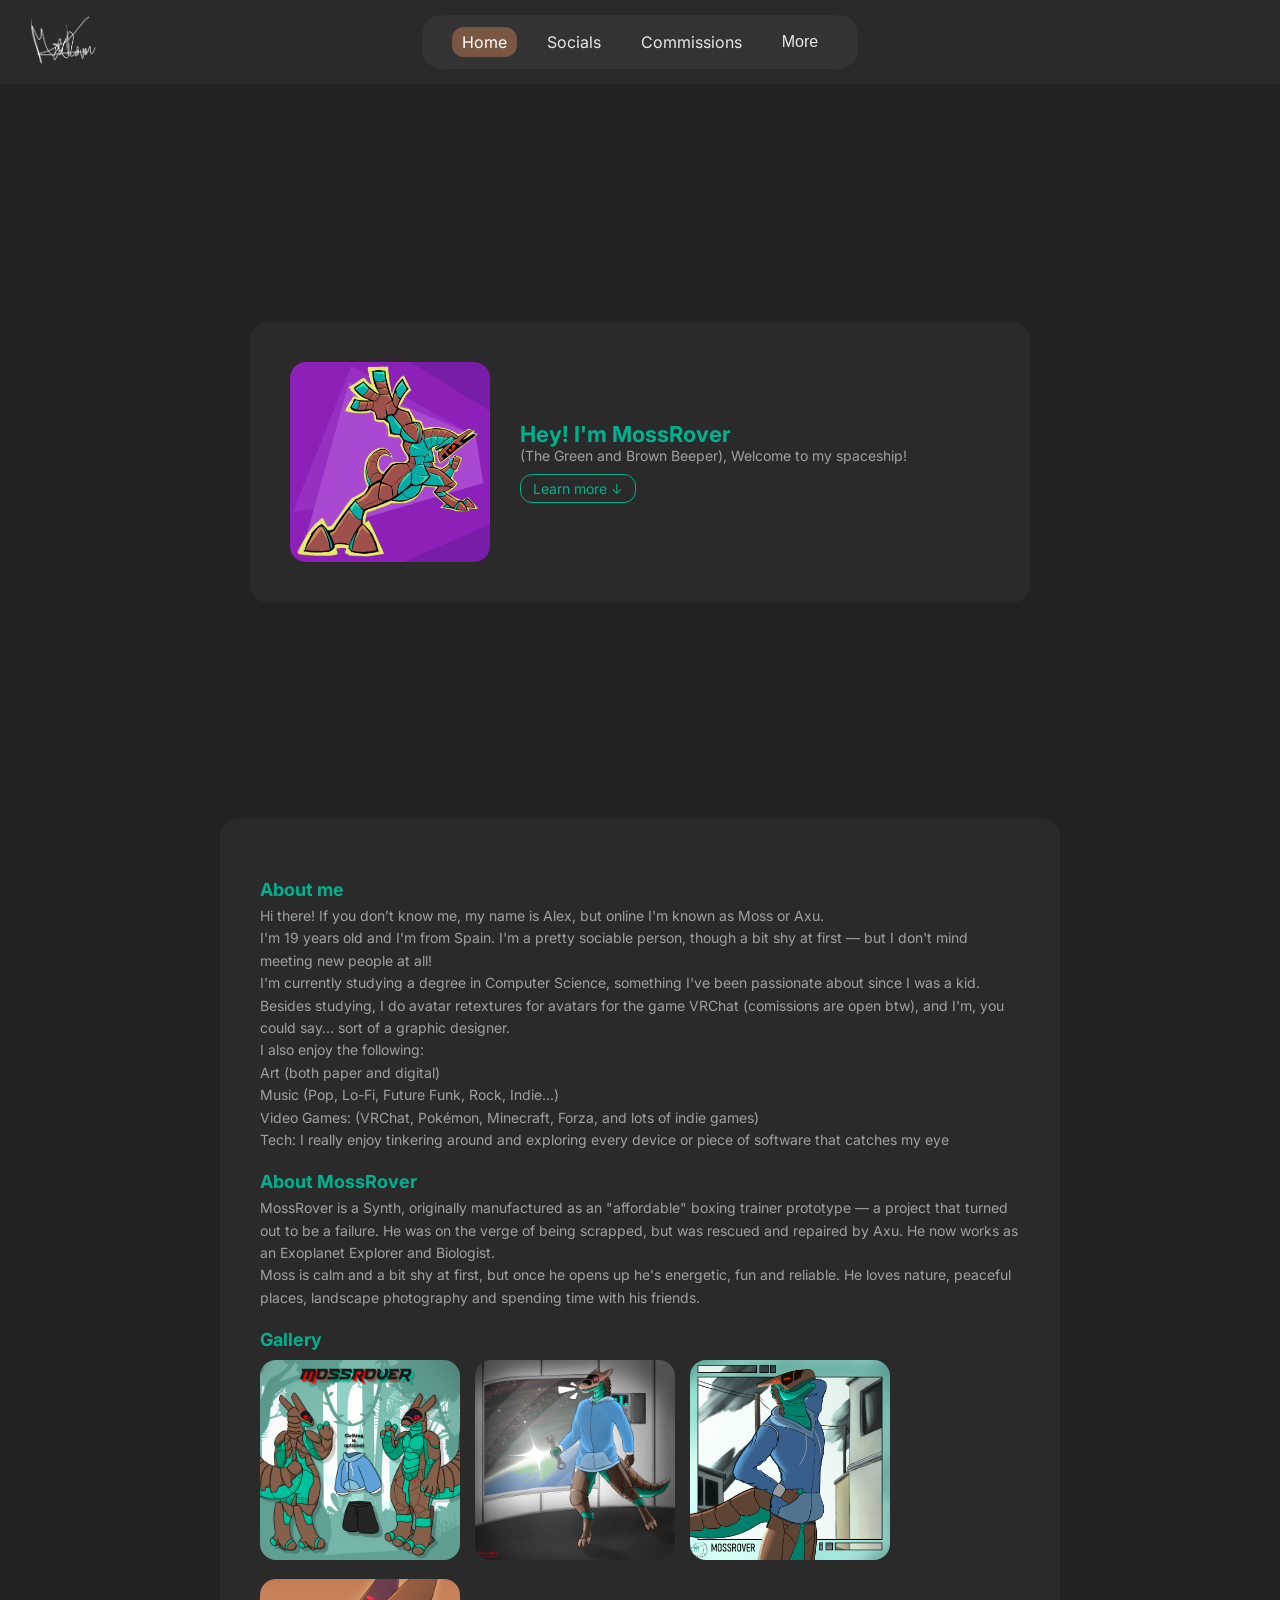
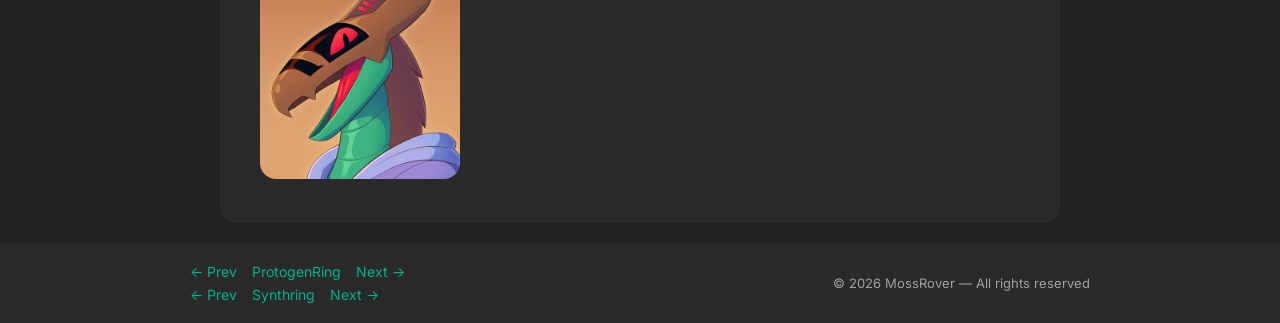
==== commit 2376535b: "added my refsheet to my about me section" ====
--- a/index.html
+++ b/index.html
@@ -121,6 +121,12 @@
                     <div class="gallery">
                         <a onclick="openLightbox(0)" class="gallery-item">
                             <img
+                                src="assets/others/lore-less_moss_ref_sheet.png"
+                                class="gallery-img"
+                            />
+                        </a>
+                        <a onclick="openLightbox(0)" class="gallery-item">
+                            <img
                                 src="assets/others/moss_fullbody_drawing_made_by_draconicreaper.png"
                                 class="gallery-img"
                             />
@@ -192,16 +198,20 @@
 
             const images = [
                 {
+                    src: "assets/others/lore-less_moss_ref_sheet.png",
+                    desc: "MossRover Ref Sheet. Drawing made by: fluffywithanx",
+                },
+                {
                     src: "assets/others/moss_fullbody_drawing_made_by_draconicreaper_small.png",
-                    desc: "MossRover Full-Body Drawing Made By DraconicReaper",
+                    desc: "MossRover Full-Body. Drawing made by: DraconicReaper",
                 },
                 {
                     src: "assets/others/moss_halfbody_drawing_made_by_vins.png",
-                    desc: "MossRover Half-Body Drawing Made By Vins",
+                    desc: "MossRover Half-Body. Drawing made by: Vins",
                 },
                 {
                     src: "assets/others/moss_headshot_made_by_laserfire.png",
-                    desc: "MossRover Head_Shot Drawing Made By LaserFire",
+                    desc: "MossRover HeadShot. Drawing made by: LaserFire",
                 },
             ];
 
